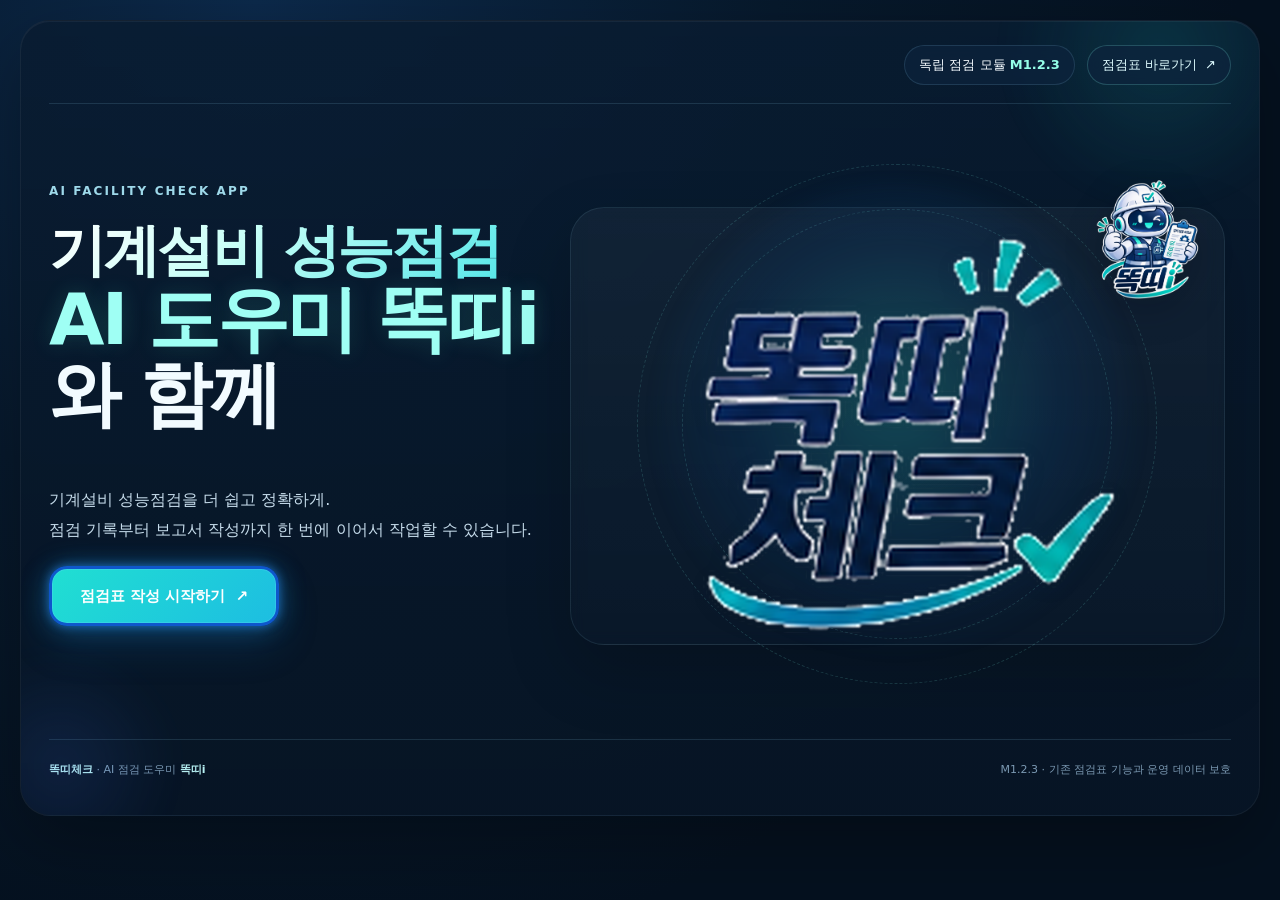
==== ai-test/index.html @ de3065eb "Add files via upload" ====
<!doctype html>
<html lang="ko">
<head>
  <meta charset="utf-8">
  <meta name="viewport" content="width=device-width,initial-scale=1,viewport-fit=cover">
  <meta name="theme-color" content="#061528">
  <meta name="description" content="똑띠체크와 함께하는 AI 기반 기계설비 성능점검 및 보고서 작성 독립 모듈">
  <meta name="robots" content="noindex,nofollow">
  <title>똑띠체크 | 기계설비 성능점검 플랫폼 M1.2.3</title>
  <link rel="icon" type="image/png" href="./assets/ttoktti-check-wordmark-locked.png">
  <link rel="stylesheet" href="./assets/home.css?v=M1.2.3">
</head>
<body>
  <div class="page">
    <div class="shell">
      <header class="topbar">
        <a class="brand" href="./" aria-label="똑띠체크 홈">
          <img class="official-wordmark" src="./assets/ttoktti-check-wordmark-locked.png" alt="똑띠체크 공식 문자상표" width="158" height="144">
        </a>
        <div class="top-right">
          <span class="version">독립 점검 모듈 <strong>M1.2.3</strong></span>
          <a class="nav-link" href="./checklist.html">점검표 바로가기 &nbsp;↗</a>
        </div>
      </header>

      <main>
        <section class="hero" aria-label="똑띠체크 메인 소개">
          <div class="hero-copy">
            <p class="eyebrow">AI FACILITY CHECK APP</p>
            <h1><span class="headline-brand">기계설비 성능점검</span><br><span class="headline-ai">AI 도우미 똑띠i</span><span class="headline-tail">와 <span class="mobile-break">함께</span></span></h1>
          </div>

          <div class="hero-art" aria-label="똑띠체크와 똑띠i 메인 비주얼">
            <div class="mascot-glow" aria-hidden="true"></div>
            <div class="brand-backdrop" aria-hidden="true">
              <img class="backdrop-wordmark" src="./assets/ttoktti-check-wordmark-locked.png" alt="" width="158" height="144">
            </div>
            <div class="orbit orbit-a" aria-hidden="true"></div>
            <div class="orbit orbit-b" aria-hidden="true"></div>
            <div class="mascot-stage">
              <div class="mascot-motion">
                <img class="mascot" src="./assets/ttoktti-i-official-locked.png" alt="안전모를 쓰고 점검표를 들고 엄지척하는 AI 도우미 똑띠i" width="1254" height="1254" fetchpriority="high">

              </div>
              <span class="mascot-sparkle sparkle-a" aria-hidden="true">✦</span>
              <span class="mascot-sparkle sparkle-b" aria-hidden="true">✧</span>
              <span class="mascot-sparkle sparkle-c" aria-hidden="true">✦</span>
            </div>
          </div>

          <div class="hero-actions">
            <p class="hero-sub">기계설비 성능점검을 더 쉽고 정확하게.<br>점검 기록부터 보고서 작성까지 한 번에 이어서 작업할 수 있습니다.</p>
            <div class="cta-row">
              <a class="hero-cta" id="startChecklist" href="./checklist.html">점검표 작성 시작하기 <span aria-hidden="true">↗</span></a>
            </div>
          </div>
        </section>

      </main>

      <footer class="footer">
        <span><strong>똑띠체크</strong> · AI 점검 도우미 <strong>똑띠i</strong></span>
        <span>M1.2.3 · 기존 점검표 기능과 운영 데이터 보호</span>
      </footer>
    </div>
  </div>
  <script src="./assets/home-cta-cue.js?v=M1.2.3" defer></script>
</body>
</html>
---- ai-test/assets/home.css ----
:root{
  color-scheme:dark;
  --ink:#f5fbff;
  --muted:#b7ccdc;
  --line:rgba(147,218,243,.14);
  --mint:#1dded0;
  --cyan:#64def0;
  --shadow:0 28px 70px rgba(0,0,0,.28);
}
*{box-sizing:border-box}
html,body{margin:0;padding:0;background:radial-gradient(circle at 20% 0%,#0c294a 0,#07192c 38%,#05111f 72%);color:var(--ink);font-family:"Pretendard","Apple SD Gothic Neo","Noto Sans KR",system-ui,-apple-system,sans-serif}
body{min-height:100vh}
a{text-decoration:none;color:inherit}
.page{min-height:100vh;padding:20px}
.shell{max-width:1360px;margin:0 auto;padding:0 28px 38px;border:1px solid rgba(255,255,255,.05);border-radius:30px;background:linear-gradient(180deg,rgba(9,28,49,.86),rgba(7,21,37,.96));box-shadow:var(--shadow),inset 0 1px 0 rgba(255,255,255,.05);position:relative;overflow:hidden}
.shell::before,.shell::after{content:"";position:absolute;border-radius:50%;filter:blur(18px);pointer-events:none;opacity:.7}
.shell::before{width:320px;height:320px;background:radial-gradient(circle,rgba(27,226,211,.18),transparent 70%);top:-130px;right:-60px}
.shell::after{width:240px;height:240px;background:radial-gradient(circle,rgba(70,121,255,.18),transparent 68%);left:-80px;bottom:-70px}
.topbar{display:flex;align-items:center;justify-content:space-between;gap:18px;padding:24px 0 18px;border-bottom:1px solid var(--line);position:relative;z-index:2}
.brand{display:flex;align-items:center;gap:14px;min-width:0}
.brand-icon{width:54px;height:54px;border-radius:16px;background:linear-gradient(145deg,#f2feff,#7ef0e5);padding:1px;display:grid;place-items:center;overflow:hidden;box-shadow:0 8px 26px rgba(22,208,209,.28)}
.brand-icon img{width:100%;height:100%;object-fit:contain;filter:drop-shadow(0 2px 3px rgba(0,24,49,.18))}
.brand-word{display:block;font-size:32px;font-weight:950;letter-spacing:-1.6px;line-height:1.05}.brand-word::after{content:"™";font-size:.42em;vertical-align:top;margin-left:4px;color:#8ef5dd}.brand-desc{display:block;margin-top:5px;font-size:11px;letter-spacing:1.9px;color:#7fb4cc;font-weight:700}
.top-right{display:flex;align-items:center;gap:12px;flex-wrap:wrap;justify-content:flex-end}.version,.nav-link{padding:10px 14px;border-radius:999px;border:1px solid var(--line);font-size:13px;background:rgba(12,35,60,.75);backdrop-filter:blur(8px)}.version strong{color:#96ffe8}.nav-link{color:#dffcff;border-color:rgba(124,234,224,.22);transition:.2s}.nav-link:hover{transform:translateY(-1px);border-color:#92f5e9;background:rgba(17,55,92,.92)}
main{position:relative;z-index:1}
.hero{display:grid;grid-template-columns:.9fr 1.1fr;gap:24px;padding:42px 0 12px;align-items:center;min-height:610px}
.hero-copy{display:flex;flex-direction:column;align-items:flex-start;max-width:560px}.eyebrow{margin:0 0 10px;color:#82c8df;font-size:12px;font-weight:850;letter-spacing:2.1px}
h1{margin:0 0 14px;font-size:clamp(48px,5.6vw,78px);line-height:1.04;letter-spacing:-2.8px}.headline-brand{display:inline-block;background:linear-gradient(135deg,#ffffff 0%,#c7fff7 42%,#58e7e9 100%);-webkit-background-clip:text;background-clip:text;color:transparent}.headline-ai{color:#9ffff4;text-shadow:0 0 22px rgba(78,245,220,.16)}
.hero-sub{margin:0 0 24px;color:#c6dceb;line-height:1.85;font-size:16px;word-break:keep-all}.cta-row{display:flex;flex-wrap:wrap;gap:12px}.hero-cta{display:inline-flex;align-items:center;justify-content:center;gap:10px;min-height:52px;padding:0 24px;border-radius:16px;background:linear-gradient(135deg,#1fe0cf,#0d61b9);color:#fff;font-weight:900;font-size:15px;box-shadow:0 18px 40px rgba(16,113,186,.27);transition:transform .2s,box-shadow .2s}.hero-cta:hover{transform:translateY(-2px);box-shadow:0 24px 44px rgba(16,113,186,.35)}
.hero-art{position:relative;min-height:560px;display:flex;align-items:center;justify-content:center;isolation:isolate;overflow:visible}.hero-art::before{content:"";position:absolute;inset:24px 6px 14px;background:linear-gradient(180deg,rgba(255,255,255,.05),rgba(255,255,255,.012));border:1px solid rgba(255,255,255,.05);border-radius:34px;backdrop-filter:blur(7px);box-shadow:0 28px 66px rgba(0,0,0,.18);z-index:-3}
.mascot-glow{position:absolute;width:480px;height:480px;border-radius:50%;background:radial-gradient(circle at 50% 45%,rgba(45,220,211,.24),rgba(12,74,133,.18) 46%,transparent 72%);filter:blur(8px);animation:tt-glow 5.8s ease-in-out infinite}
.brand-backdrop{position:absolute;left:50%;top:52%;transform:translate(-50%,-50%);display:flex;flex-direction:column;align-items:center;gap:10px;z-index:-1;pointer-events:none;user-select:none}.backdrop-main{font-size:clamp(92px,12vw,164px);font-weight:1000;letter-spacing:-5px;line-height:.88;color:rgba(212,245,255,.13);white-space:nowrap;text-shadow:0 0 40px rgba(68,234,226,.07)}.backdrop-sub{font-size:clamp(18px,2vw,30px);font-weight:900;letter-spacing:10px;color:rgba(125,223,241,.16);white-space:nowrap}
.orbit{position:absolute;border-radius:50%;border:1px dashed rgba(126,241,228,.16);z-index:-2;pointer-events:none}.orbit-a{width:430px;height:430px;animation:tt-orbit 18s linear infinite}.orbit-b{width:520px;height:520px;animation:tt-orbit 24s linear infinite reverse}
.mascot-stage{position:relative;display:grid;place-items:center;width:min(100%,560px);max-width:560px;aspect-ratio:1;isolation:isolate;z-index:1}.mascot-motion{width:100%;height:100%;display:grid;place-items:center;position:relative;transform-origin:50% 70%;animation:tt-hover 4.8s ease-in-out infinite;will-change:transform}.mascot{width:100%;height:100%;object-fit:contain;filter:drop-shadow(0 28px 28px rgba(0,5,19,.38));transform-origin:50% 75%}.mascot-stage:hover .mascot,.mascot-stage:focus-within .mascot{animation:tt-greet 1.1s ease-in-out 1}.mascot-stage:hover .mascot-motion,.mascot-stage:focus-within .mascot-motion{animation-play-state:paused}
.helmet-check{position:absolute;left:50%;top:12.2%;width:40px;height:40px;transform:translateX(-2px);border-radius:12px;border:3px solid rgba(81,243,221,.95);box-shadow:0 0 0 0 rgba(93,243,221,.45);animation:tt-pulse 2.8s ease-in-out infinite}.helmet-check::before{content:"";position:absolute;left:10px;top:11px;width:16px;height:9px;border-left:4px solid #59f8df;border-bottom:4px solid #59f8df;transform:rotate(-45deg)}
.report-scan{position:absolute;right:8.6%;width:100px;height:5px;border-radius:999px;background:linear-gradient(90deg,rgba(79,247,223,0),rgba(79,247,223,.95),rgba(79,247,223,0));filter:drop-shadow(0 0 6px rgba(79,247,223,.35));opacity:.75;animation:tt-scan 2.7s linear infinite}.report-scan-1{top:41.5%}.report-scan-2{top:45.5%;animation-delay:-.9s}.report-scan-3{top:49.5%;animation-delay:-1.8s}
.mascot-sparkle{position:absolute;z-index:2;font-weight:900;color:#6effdd;text-shadow:0 0 12px rgba(66,248,220,.7);pointer-events:none;animation:tt-sparkle 3.6s ease-in-out infinite}.sparkle-a{font-size:35px;top:14%;right:11%;animation-delay:-.2s}.sparkle-b{font-size:23px;top:35%;left:9%;animation-delay:-1.4s}.sparkle-c{font-size:27px;bottom:23%;right:3%;animation-delay:-2.2s}
.quick-start{padding:10px 0 0}.quick-card{display:grid;grid-template-columns:minmax(0,1fr) auto;align-items:center;gap:16px;padding:24px 28px;border-radius:24px;border:1px solid rgba(103,222,226,.32);background:linear-gradient(112deg,rgba(15,65,98,.92),rgba(9,42,68,.94) 54%,rgba(8,32,54,.96));box-shadow:0 18px 48px rgba(0,0,0,.15),inset 0 1px 0 rgba(235,255,255,.05)}.quick-label{display:block;margin-bottom:7px;font-size:11px;letter-spacing:1.7px;color:#8af0df;font-weight:900}.quick-text h2{margin:0 0 6px;font-size:28px;letter-spacing:-.9px}.quick-text p{margin:0;color:#c9e5ef;font-size:13px;line-height:1.75}.quick-action{display:inline-flex;align-items:center;justify-content:center;min-width:120px;padding:13px 18px;border-radius:12px;background:#ecffff;color:#105077;font-size:14px;font-weight:900}
.footer{display:flex;justify-content:space-between;align-items:center;gap:15px;padding-top:22px;margin-top:25px;border-top:1px solid var(--line);font-size:11px;color:#7c9ab3}.footer strong{color:#b5eff1}.footer span{max-width:730px}
@keyframes tt-hover{0%,100%{transform:translateY(3px) rotate(-1deg)}50%{transform:translateY(-11px) rotate(1deg)}}@keyframes tt-greet{0%,100%{transform:rotate(0deg) scale(1)}22%{transform:rotate(-4deg) scale(1.035)}48%{transform:rotate(4deg) scale(1.045)}72%{transform:rotate(-2deg) scale(1.025)}}@keyframes tt-glow{0%,100%{opacity:.72;transform:scale(.96)}50%{opacity:1;transform:scale(1.06)}}@keyframes tt-orbit{from{transform:rotate(0deg)}to{transform:rotate(360deg)}}@keyframes tt-sparkle{0%,100%{opacity:.18;transform:scale(.65) rotate(-14deg)}45%{opacity:1;transform:scale(1.25) rotate(20deg)}65%{opacity:.6;transform:scale(.9) rotate(5deg)}}@keyframes tt-pulse{0%,100%{box-shadow:0 0 0 0 rgba(93,243,221,.12);transform:translateX(-2px) scale(1)}50%{box-shadow:0 0 0 12px rgba(93,243,221,0);transform:translateX(-2px) scale(1.07)}}@keyframes tt-scan{0%{transform:translateY(-6px) translateX(0);opacity:.1}20%{opacity:.9}100%{transform:translateY(66px) translateX(6px);opacity:.05}}
@media(max-width:1100px){.hero{grid-template-columns:1fr;min-height:0}.hero-art{order:-1;min-height:540px}.quick-card{grid-template-columns:1fr}.quick-action{justify-self:start}.backdrop-main{font-size:118px}.backdrop-sub{letter-spacing:8px}}
@media(max-width:900px){.shell{padding:0 22px 35px}.brand-word{font-size:28px}.hero{gap:14px}.hero-art{min-height:470px}.mascot-stage{width:min(100%,440px)}.mascot-glow{width:380px;height:380px}.orbit-a{width:340px;height:340px}.orbit-b{width:430px;height:430px}.report-scan{right:8.8%;width:87px}.backdrop-main{font-size:100px}}
@media(max-width:670px){.page{padding:10px}.shell{padding:0 16px 24px;border-radius:24px}.topbar{padding:18px 0 14px;gap:8px;flex-direction:column;align-items:flex-start}.top-right{width:100%;justify-content:flex-start}.brand-icon{width:46px;height:46px;border-radius:13px}.brand-word{font-size:24px}.brand-desc{font-size:9px;letter-spacing:1.5px}.nav-link{display:none}.hero{padding-top:24px}.eyebrow{font-size:10px}.hero-sub{font-size:13px;margin-bottom:16px}.cta-row{width:100%;gap:8px}.hero-cta{flex:1;min-height:46px;padding:0 14px;font-size:13px}.hero-art{min-height:410px}.hero-art::before{inset:20px 6px 14px;border-radius:26px}.mascot-stage{width:min(100%,360px)}.mascot-glow{width:300px;height:300px}.orbit-a{width:260px;height:260px}.orbit-b{width:332px;height:332px}.report-scan{right:10%;width:70px}.quick-card{padding:20px 16px;border-radius:18px}.quick-text h2{font-size:22px}.quick-text p{font-size:12px}.quick-action{width:100%}.footer{align-items:flex-start;flex-direction:column;gap:7px}.backdrop-main{font-size:64px;letter-spacing:-2px}.backdrop-sub{font-size:14px;letter-spacing:4px}}
@media(prefers-reduced-motion:reduce){*,*:before,*:after{scroll-behavior:auto!important;animation:none!important;transition:none!important}}

/* M1.1.2: official imagery is displayed without any edits or facial overlays. */
.topbar .official-wordmark{width:116px;height:88px;object-fit:contain;background:white;border-radius:14px;padding:4px;box-shadow:0 8px 24px rgba(0,0,0,.25)}
.hero-copy .headline-brand{font-size:.8em;white-space:nowrap}
.hero-art .brand-backdrop{z-index:0;left:49%;top:49%;opacity:.26;filter:drop-shadow(0 0 30px rgba(101,242,235,.24))}
.backdrop-wordmark{width:clamp(320px,38vw,620px);height:auto;object-fit:contain;mix-blend-mode:screen}
.hero-art .mascot-stage{z-index:2}
.hero-art .mascot-motion{animation:tt-hover 5.5s ease-in-out infinite}
.hero-art .mascot{animation:none!important}
.hero-art .mascot-stage:hover .mascot{animation:none!important}
.cta-row{position:relative;min-height:76px;align-items:start}
.hero-cta{position:relative;z-index:2}
.start-cue{position:absolute;left:min(100%,310px);top:-60px;display:flex;align-items:center;gap:7px;opacity:0;transform:translateY(10px) scale(.86);pointer-events:none;z-index:3;transition:opacity .4s ease,transform .4s ease}
.start-cue.is-visible{opacity:1;transform:translateY(0) scale(1)}
.start-cue img{display:block;width:80px;height:80px;object-fit:contain}
.start-cue .cue-finger{position:absolute;left:25px;bottom:-8px;font-size:31px;transform:rotate(-30deg);filter:drop-shadow(0 2px 2px #062035);animation:tt-point 1.1s ease-in-out infinite}
.cue-message{border-radius:14px;background:#e9ffff;color:#07425d;box-shadow:0 12px 24px rgba(0,0,0,.18);font-weight:900;font-size:12px;padding:9px 10px;white-space:nowrap}
@keyframes tt-point{50%{transform:translate(-3px,5px) rotate(-30deg)}}
@media(max-width:1100px){.hero-art .backdrop-wordmark{width:540px}}
@media(max-width:670px){.topbar .official-wordmark{width:88px;height:70px}.hero-art .backdrop-wordmark{width:340px}.hero-copy .headline-brand{font-size:.75em;white-space:normal}.start-cue{left:auto;right:0;top:-80px}.start-cue img{width:64px;height:64px}.cue-message{font-size:10px;padding:7px}.cta-row{min-height:70px}}
@media(prefers-reduced-motion:reduce){.start-cue,.start-cue.is-visible{transition:none!important;transform:none!important}.cue-finger{animation:none!important}}


/* M1.1.5 overrides: transparent wordmark, mobile version pin, reduced overlap */
.topbar .official-wordmark{width:124px;height:92px;object-fit:contain;background:transparent !important;border-radius:0;padding:0;box-shadow:none}
.topbar .brand{position:relative;z-index:2}
.hero-art{justify-content:flex-end}
.hero-art .brand-backdrop{z-index:0;left:40%;top:46%;opacity:.46;filter:drop-shadow(0 0 26px rgba(101,242,235,.22))}
.backdrop-wordmark{width:clamp(360px,44vw,720px);height:auto;object-fit:contain;mix-blend-mode:screen}
.hero-art .mascot-stage{z-index:2;width:min(100%,470px);max-width:470px;margin-left:auto;margin-right:18px}
.hero-art .mascot-motion{animation:tt-hover 5.5s ease-in-out infinite}
.hero-art .mascot{width:94%;height:94%}
@media(max-width:900px){.hero-art .brand-backdrop{left:41%;top:42%;opacity:.5}.hero-art .mascot-stage{width:min(100%,380px);margin-right:8px}.backdrop-wordmark{width:clamp(310px,56vw,520px)}}
@media(max-width:670px){.topbar{display:block;min-height:86px;padding:16px 0 14px}.topbar .brand{display:block}.topbar .official-wordmark{width:92px;height:72px}.top-right{position:absolute;top:14px;right:0;width:auto;justify-content:flex-end;z-index:3}.version{font-size:12px;padding:8px 12px}.hero{padding-top:18px}.hero-copy{max-width:none}.hero-art{min-height:420px;justify-content:center}.hero-art::before{inset:16px 4px 12px}.hero-art .brand-backdrop{left:44%;top:32%;opacity:.56}.backdrop-wordmark{width:250px}.hero-art .mascot-stage{width:min(100%,286px);margin:78px auto 0}.hero-art .mascot{width:100%;height:100%}.footer{margin-top:18px}}


/* M1.1.6 overrides: crisp wordmark and mascot 50% smaller at top-right */
.topbar .official-wordmark{width:132px;height:auto;object-fit:contain;image-rendering:auto;filter:drop-shadow(0 6px 16px rgba(0,0,0,.12))}
.hero-art{min-height:560px;justify-content:center;align-items:center}
.hero-art .brand-backdrop{position:relative;left:auto;top:auto;transform:none;z-index:1;opacity:1;filter:none;display:block;width:min(100%,660px);padding:30px 24px 22px}
.backdrop-wordmark{display:block;width:min(100%,520px);height:auto;object-fit:contain;mix-blend-mode:normal;opacity:1;filter:drop-shadow(0 10px 22px rgba(0,0,0,.10))}
.hero-art .mascot-stage{position:absolute;right:52px;top:34px;z-index:2;width:235px;max-width:235px;aspect-ratio:auto;display:block;margin:0}
.hero-art .mascot-motion{animation:tt-hover 5.5s ease-in-out infinite}
.hero-art .mascot{width:100%;height:auto;display:block;filter:drop-shadow(0 18px 20px rgba(0,5,19,.28))}
.hero-art .mascot-sparkle{display:none}
@media(max-width:1100px){.hero-art .brand-backdrop{width:min(100%,560px);padding:28px 18px 20px}.backdrop-wordmark{width:min(100%,440px)}.hero-art .mascot-stage{right:28px;top:22px;width:210px;max-width:210px}}
@media(max-width:900px){.hero-art{min-height:430px}.hero-art .brand-backdrop{width:min(100%,460px);padding:22px 14px 18px}.backdrop-wordmark{width:min(100%,360px)}.hero-art .mascot-stage{right:18px;top:22px;width:176px;max-width:176px}}
@media(max-width:670px){.topbar .official-wordmark{width:102px}.top-right{top:12px;right:0}.hero-art{min-height:320px}.hero-art::before{inset:14px 4px 10px}.hero-art .brand-backdrop{width:min(100%,320px);padding:8px 6px 8px}.backdrop-wordmark{width:240px}.hero-art .mascot-stage{right:10px;top:6px;width:120px;max-width:120px}.cta-row{min-height:74px}}


/* M1.1.7 overrides: cleaner mobile brand composition and stronger CTA */
.topbar .brand{display:none !important}
.topbar{justify-content:flex-end}
.hero-copy{order:1}
.hero-art{order:2}
.headline-tail{color:#f2fbff}
.mobile-break{display:inline}
.hero-copy .eyebrow{margin-bottom:12px;color:#9ed9ea}
.hero-copy h1{max-width:11ch}
.hero-art{min-height:360px;justify-content:center;align-items:center}
.hero-art::before{background:linear-gradient(180deg,rgba(255,255,255,.045),rgba(255,255,255,.01));border-color:rgba(148,219,240,.10)}
.hero-art .brand-backdrop{width:min(100%,620px);padding:12px 10px 8px;display:flex;justify-content:center;align-items:center}
.backdrop-wordmark{width:min(100%,510px);image-rendering:auto;mix-blend-mode:normal;filter:drop-shadow(0 8px 18px rgba(4,19,40,.16))}
.hero-art .mascot-stage{right:44px;top:24px;width:148px;max-width:148px}
.hero-art .mascot{filter:drop-shadow(0 12px 18px rgba(0,5,19,.24))}
.hero-cta{border:3px solid #0a4fb8;box-shadow:0 0 0 0 rgba(10,79,184,.55),0 18px 40px rgba(16,113,186,.27);animation:ctaPulse 1.9s ease-in-out infinite;background:linear-gradient(135deg,#22ded1,#1b9ff3)}
.hero-cta:hover{transform:translateY(-2px) scale(1.01);box-shadow:0 0 0 10px rgba(10,79,184,0),0 24px 44px rgba(16,113,186,.35)}
@keyframes ctaPulse{0%,100%{box-shadow:0 0 0 0 rgba(10,79,184,.55),0 18px 40px rgba(16,113,186,.27)}50%{box-shadow:0 0 0 9px rgba(10,79,184,0),0 18px 40px rgba(16,113,186,.31)}}
@media(max-width:1100px){.hero-copy{order:1}.hero-art{order:2;min-height:400px}.hero-art .brand-backdrop{width:min(100%,540px)}.backdrop-wordmark{width:min(100%,430px)}.hero-art .mascot-stage{right:22px;top:12px;width:136px;max-width:136px}}
@media(max-width:670px){.topbar{min-height:64px;padding:12px 0 10px;display:flex;justify-content:flex-end}.top-right{position:static;width:auto;justify-content:flex-end}.version{font-size:12px;padding:8px 12px;border-color:rgba(124,234,224,.20)}.hero{padding-top:10px}.hero-copy{order:1;max-width:none}.hero-art{order:2;min-height:306px;margin-top:4px}.hero-copy .eyebrow{order:1;font-size:11px;letter-spacing:3px;margin-bottom:10px}.hero-copy h1{order:2;font-size:clamp(32px,9.6vw,52px);line-height:1.08;letter-spacing:-1.7px;margin-bottom:12px;max-width:none}.mobile-break{display:block}.hero-sub{margin-bottom:16px}.hero-art::before{inset:16px 4px 12px;border-radius:26px}.hero-art .brand-backdrop{width:min(100%,320px);padding:14px 6px 8px}.backdrop-wordmark{width:258px}.hero-art .mascot-stage{right:16px;top:14px;width:112px;max-width:112px}.cta-row{min-height:78px}.hero-cta{width:100%;justify-content:center;padding:0 18px;border-width:3px}}


/* M1.1.8 overrides: move action block below wordmark, neon CTA, smoother brand, no mascot overlap */
.hero{grid-template-columns:.82fr 1.18fr;grid-template-areas:"copy art" "actions art";align-items:center;column-gap:26px;row-gap:8px}
.hero-copy{grid-area:copy;max-width:560px}.hero-art{grid-area:art}.hero-actions{grid-area:actions;max-width:560px;align-self:start}
.hero-copy .eyebrow{margin-bottom:10px}.hero-copy h1{margin-bottom:8px}.hero-actions .hero-sub{margin:0 0 22px;color:#c6dceb;line-height:1.85;font-size:16px;word-break:keep-all}
.hero-art{min-height:380px;justify-content:center;align-items:center}.hero-art::before{inset:18px 6px 14px;background:linear-gradient(180deg,rgba(255,255,255,.04),rgba(255,255,255,.012));border-color:rgba(153,220,245,.10)}
.hero-art .brand-backdrop{position:relative;left:auto;top:auto;transform:none;display:flex;justify-content:center;align-items:center;width:min(100%,640px);padding:28px 16px 20px;z-index:1;opacity:1;filter:none}
.backdrop-wordmark{width:min(100%,500px);height:auto;display:block;object-fit:contain;mix-blend-mode:normal;opacity:1;image-rendering:auto;filter:drop-shadow(0 8px 18px rgba(4,19,40,.15))}
.hero-art .mascot-stage{position:absolute;right:18px;top:-12px;width:126px;max-width:126px;z-index:2;display:block;margin:0;aspect-ratio:auto}.hero-art .mascot-motion{animation:tt-hover 5.5s ease-in-out infinite}.hero-art .mascot{width:100%;height:auto;display:block;filter:drop-shadow(0 12px 18px rgba(0,5,19,.22))}.hero-art .mascot-sparkle{display:none}
.cta-row{position:relative;display:flex;align-items:center;gap:12px;min-height:88px;flex-wrap:wrap}.hero-cta{position:relative;display:inline-flex;align-items:center;justify-content:center;gap:10px;min-height:60px;padding:0 28px;border-radius:18px;color:#fff;font-weight:900;font-size:15px;overflow:visible;border:3px solid rgba(14,82,203,.95);background:linear-gradient(135deg,#20dfd2,#1a9cf1);box-shadow:0 0 0 1px rgba(111,211,255,.25) inset,0 0 10px rgba(41,145,255,.55),0 0 26px rgba(32,176,255,.34),0 18px 40px rgba(16,113,186,.22);animation:neonPulse 1.9s ease-in-out infinite, neonBorder 4.2s linear infinite;background-size:200% 200%}.hero-cta:hover{transform:translateY(-2px)}
@keyframes neonPulse{0%,100%{box-shadow:0 0 0 1px rgba(111,211,255,.25) inset,0 0 10px rgba(41,145,255,.45),0 0 26px rgba(32,176,255,.28),0 18px 40px rgba(16,113,186,.22)}50%{box-shadow:0 0 0 1px rgba(111,211,255,.45) inset,0 0 16px rgba(41,145,255,.9),0 0 34px rgba(32,176,255,.5),0 18px 44px rgba(16,113,186,.28)}}
@keyframes neonBorder{0%{background-position:0% 50%}50%{background-position:100% 50%}100%{background-position:0% 50%}}
.start-cue{left:auto;right:-6px;top:-72px}.start-cue img{width:70px;height:70px}.cue-message{box-shadow:0 8px 22px rgba(0,0,0,.16)}
@media(max-width:1100px){.hero{grid-template-columns:1fr;grid-template-areas:"copy" "art" "actions";row-gap:12px}.hero-copy,.hero-actions{max-width:none}.hero-art{min-height:390px}.hero-art .brand-backdrop{width:min(100%,560px)}.backdrop-wordmark{width:min(100%,420px)}.hero-art .mascot-stage{right:18px;top:-8px;width:122px;max-width:122px}}
@media(max-width:670px){.hero{grid-template-columns:1fr;grid-template-areas:"copy" "art" "actions";row-gap:8px;padding-top:10px}.hero-copy{order:0}.hero-art{order:0;min-height:322px;margin-top:4px}.hero-actions{order:0}.hero-copy .eyebrow{font-size:11px;letter-spacing:3px;margin-bottom:10px}.hero-copy h1{font-size:clamp(32px,9.6vw,52px);line-height:1.08;letter-spacing:-1.7px;margin-bottom:4px}.mobile-break{display:block}.hero-art::before{inset:16px 4px 12px;border-radius:26px}.hero-art .brand-backdrop{width:min(100%,320px);padding:28px 8px 20px}.backdrop-wordmark{width:252px}.hero-art .mascot-stage{right:8px;top:-8px;width:104px;max-width:104px}.hero-actions .hero-sub{font-size:13px;line-height:1.75;margin-bottom:14px}.cta-row{min-height:96px}.hero-cta{width:100%;min-height:58px;padding:0 18px;font-size:14px;border-radius:18px}.start-cue{right:0;top:-74px}.start-cue img{width:62px;height:62px}.cue-message{font-size:10px;padding:7px 9px}}


/* M1.1.9 overrides: smoother logo rendering and single-line mobile second headline */
.hero-copy h1{max-width:none}
.headline-ai,.headline-tail{display:inline-block;white-space:nowrap}
.hero-art .brand-backdrop{padding:30px 18px 24px}
.backdrop-wordmark{width:min(100%,470px);max-width:470px;height:auto;image-rendering:auto;filter:drop-shadow(0 6px 14px rgba(4,19,40,.10));transform:translateZ(0);backface-visibility:hidden}
@media(max-width:1100px){.backdrop-wordmark{width:min(100%,410px);max-width:410px}}
@media(max-width:670px){.hero-copy h1{font-size:clamp(28px,8.2vw,46px);line-height:1.08;letter-spacing:-1.5px}.headline-ai,.headline-tail{display:inline;white-space:nowrap}.mobile-break{display:inline !important}.hero-art .brand-backdrop{width:min(100%,320px);padding:30px 10px 22px}.backdrop-wordmark{width:230px;max-width:230px;filter:drop-shadow(0 5px 12px rgba(4,19,40,.10))}.hero-art .mascot-stage{right:2px;top:-10px;width:96px;max-width:96px}}


/* M1.2.0 overrides: remove start cue and refine wordmark edge rendering */
.start-cue{display:none !important}
.hero-actions .cta-row{min-height:auto}
.hero-art .brand-backdrop{padding:34px 22px 26px}
.backdrop-wordmark{width:min(100%,450px);max-width:450px;image-rendering:auto;filter:drop-shadow(0 4px 10px rgba(4,19,40,.08));transform:translateZ(0);backface-visibility:hidden}
@media(max-width:1100px){.backdrop-wordmark{width:min(100%,390px);max-width:390px}}
@media(max-width:670px){.backdrop-wordmark{width:214px;max-width:214px}.hero-art .brand-backdrop{width:min(100%,300px);padding:26px 10px 20px}.hero-actions .cta-row{margin-top:0}}
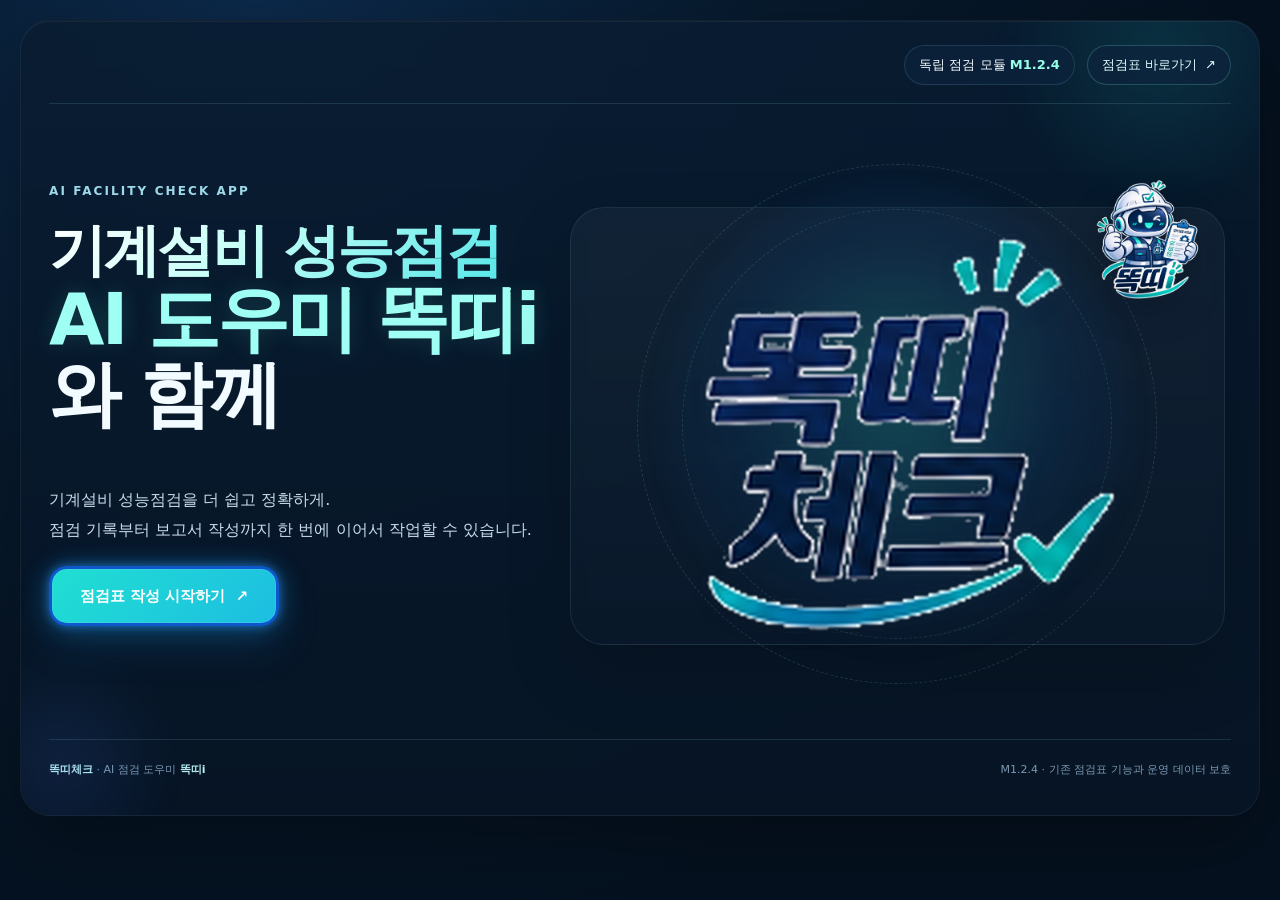
==== commit f279e748: "Add files via upload" ====
--- a/ai-test/index.html
+++ b/ai-test/index.html
@@ -6,9 +6,9 @@
   <meta name="theme-color" content="#061528">
   <meta name="description" content="똑띠체크와 함께하는 AI 기반 기계설비 성능점검 및 보고서 작성 독립 모듈">
   <meta name="robots" content="noindex,nofollow">
-  <title>똑띠체크 | 기계설비 성능점검 플랫폼 M1.2.3</title>
+  <title>똑띠체크 | 기계설비 성능점검 플랫폼 M1.2.4</title>
   <link rel="icon" type="image/png" href="./assets/ttoktti-check-wordmark-locked.png">
-  <link rel="stylesheet" href="./assets/home.css?v=M1.2.3">
+  <link rel="stylesheet" href="./assets/home.css?v=M1.2.4">
 </head>
 <body>
   <div class="page">
@@ -18,7 +18,7 @@
           <img class="official-wordmark" src="./assets/ttoktti-check-wordmark-locked.png" alt="똑띠체크 공식 문자상표" width="158" height="144">
         </a>
         <div class="top-right">
-          <span class="version">독립 점검 모듈 <strong>M1.2.3</strong></span>
+          <span class="version">독립 점검 모듈 <strong>M1.2.4</strong></span>
           <a class="nav-link" href="./checklist.html">점검표 바로가기 &nbsp;↗</a>
         </div>
       </header>
@@ -60,10 +60,10 @@
 
       <footer class="footer">
         <span><strong>똑띠체크</strong> · AI 점검 도우미 <strong>똑띠i</strong></span>
-        <span>M1.2.3 · 기존 점검표 기능과 운영 데이터 보호</span>
+        <span>M1.2.4 · 기존 점검표 기능과 운영 데이터 보호</span>
       </footer>
     </div>
   </div>
-  <script src="./assets/home-cta-cue.js?v=M1.2.3" defer></script>
+  <script src="./assets/home-cta-cue.js?v=M1.2.4" defer></script>
 </body>
 </html>
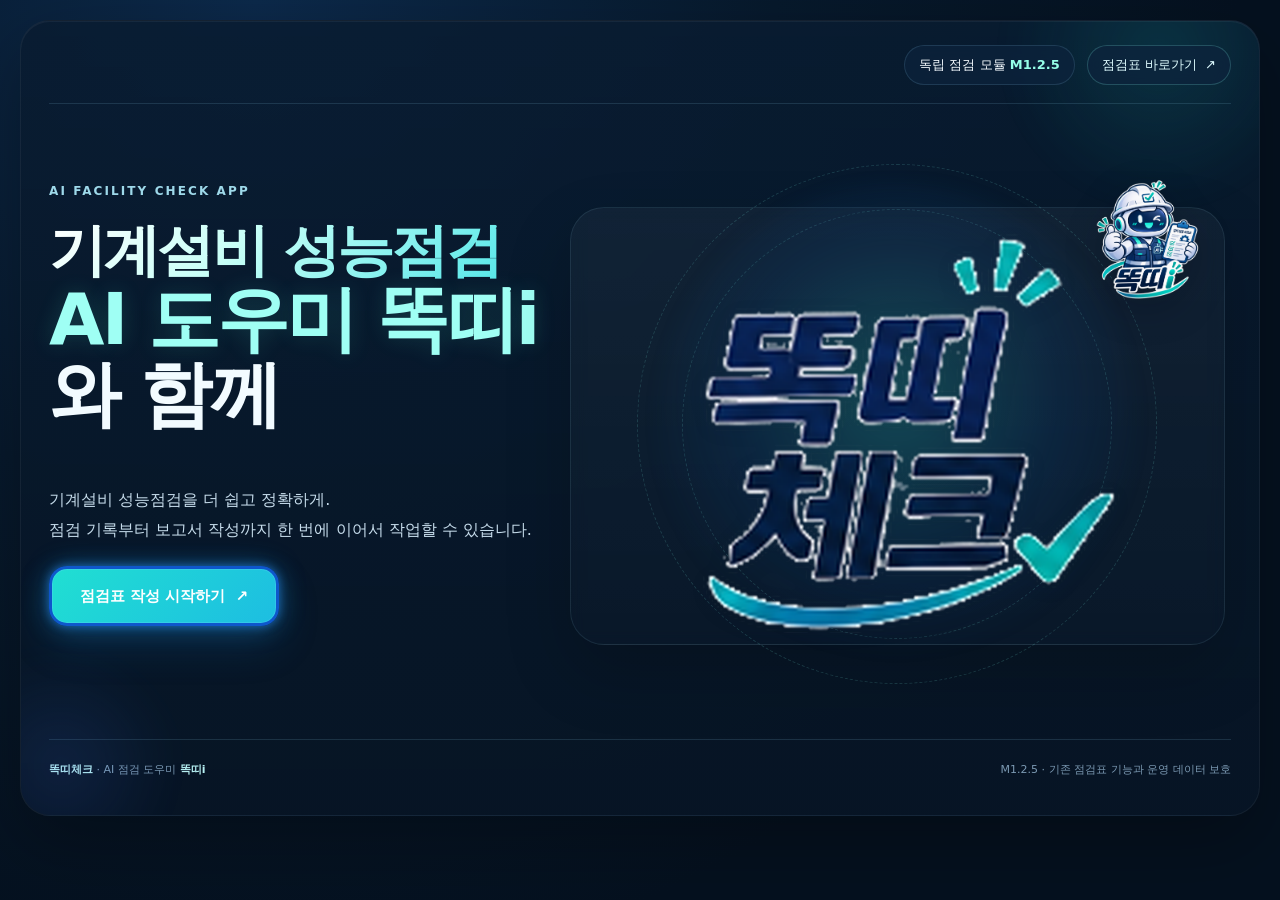
==== commit b27a70f9: "Add files via upload" ====
--- a/ai-test/index.html
+++ b/ai-test/index.html
@@ -6,9 +6,9 @@
   <meta name="theme-color" content="#061528">
   <meta name="description" content="똑띠체크와 함께하는 AI 기반 기계설비 성능점검 및 보고서 작성 독립 모듈">
   <meta name="robots" content="noindex,nofollow">
-  <title>똑띠체크 | 기계설비 성능점검 플랫폼 M1.2.4</title>
+  <title>똑띠체크 | 기계설비 성능점검 플랫폼 M1.2.5</title>
   <link rel="icon" type="image/png" href="./assets/ttoktti-check-wordmark-locked.png">
-  <link rel="stylesheet" href="./assets/home.css?v=M1.2.4">
+  <link rel="stylesheet" href="./assets/home.css?v=M1.2.5">
 </head>
 <body>
   <div class="page">
@@ -18,7 +18,7 @@
           <img class="official-wordmark" src="./assets/ttoktti-check-wordmark-locked.png" alt="똑띠체크 공식 문자상표" width="158" height="144">
         </a>
         <div class="top-right">
-          <span class="version">독립 점검 모듈 <strong>M1.2.4</strong></span>
+          <span class="version">독립 점검 모듈 <strong>M1.2.5</strong></span>
           <a class="nav-link" href="./checklist.html">점검표 바로가기 &nbsp;↗</a>
         </div>
       </header>
@@ -60,10 +60,10 @@
 
       <footer class="footer">
         <span><strong>똑띠체크</strong> · AI 점검 도우미 <strong>똑띠i</strong></span>
-        <span>M1.2.4 · 기존 점검표 기능과 운영 데이터 보호</span>
+        <span>M1.2.5 · 기존 점검표 기능과 운영 데이터 보호</span>
       </footer>
     </div>
   </div>
-  <script src="./assets/home-cta-cue.js?v=M1.2.4" defer></script>
+  <script src="./assets/home-cta-cue.js?v=M1.2.5" defer></script>
 </body>
 </html>
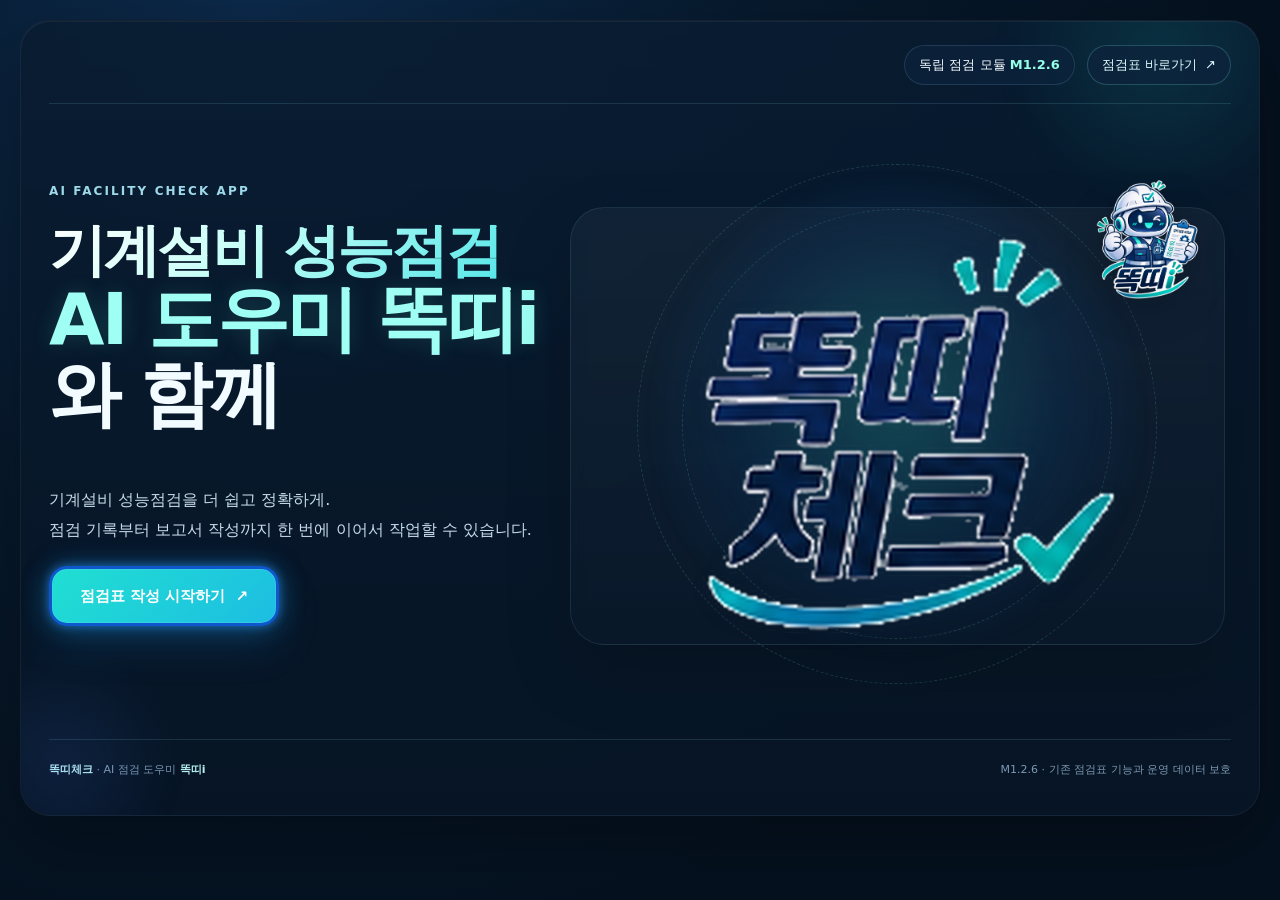
==== commit c37c22f6: "Add files via upload" ====
--- a/ai-test/index.html
+++ b/ai-test/index.html
@@ -6,9 +6,9 @@
   <meta name="theme-color" content="#061528">
   <meta name="description" content="똑띠체크와 함께하는 AI 기반 기계설비 성능점검 및 보고서 작성 독립 모듈">
   <meta name="robots" content="noindex,nofollow">
-  <title>똑띠체크 | 기계설비 성능점검 플랫폼 M1.2.5</title>
+  <title>똑띠체크 | 기계설비 성능점검 플랫폼 M1.2.6</title>
   <link rel="icon" type="image/png" href="./assets/ttoktti-check-wordmark-locked.png">
-  <link rel="stylesheet" href="./assets/home.css?v=M1.2.5">
+  <link rel="stylesheet" href="./assets/home.css?v=M1.2.6">
 </head>
 <body>
   <div class="page">
@@ -18,7 +18,7 @@
           <img class="official-wordmark" src="./assets/ttoktti-check-wordmark-locked.png" alt="똑띠체크 공식 문자상표" width="158" height="144">
         </a>
         <div class="top-right">
-          <span class="version">독립 점검 모듈 <strong>M1.2.5</strong></span>
+          <span class="version">독립 점검 모듈 <strong>M1.2.6</strong></span>
           <a class="nav-link" href="./checklist.html">점검표 바로가기 &nbsp;↗</a>
         </div>
       </header>
@@ -60,10 +60,10 @@
 
       <footer class="footer">
         <span><strong>똑띠체크</strong> · AI 점검 도우미 <strong>똑띠i</strong></span>
-        <span>M1.2.5 · 기존 점검표 기능과 운영 데이터 보호</span>
+        <span>M1.2.6 · 기존 점검표 기능과 운영 데이터 보호</span>
       </footer>
     </div>
   </div>
-  <script src="./assets/home-cta-cue.js?v=M1.2.5" defer></script>
+  <script src="./assets/home-cta-cue.js?v=M1.2.6" defer></script>
 </body>
 </html>
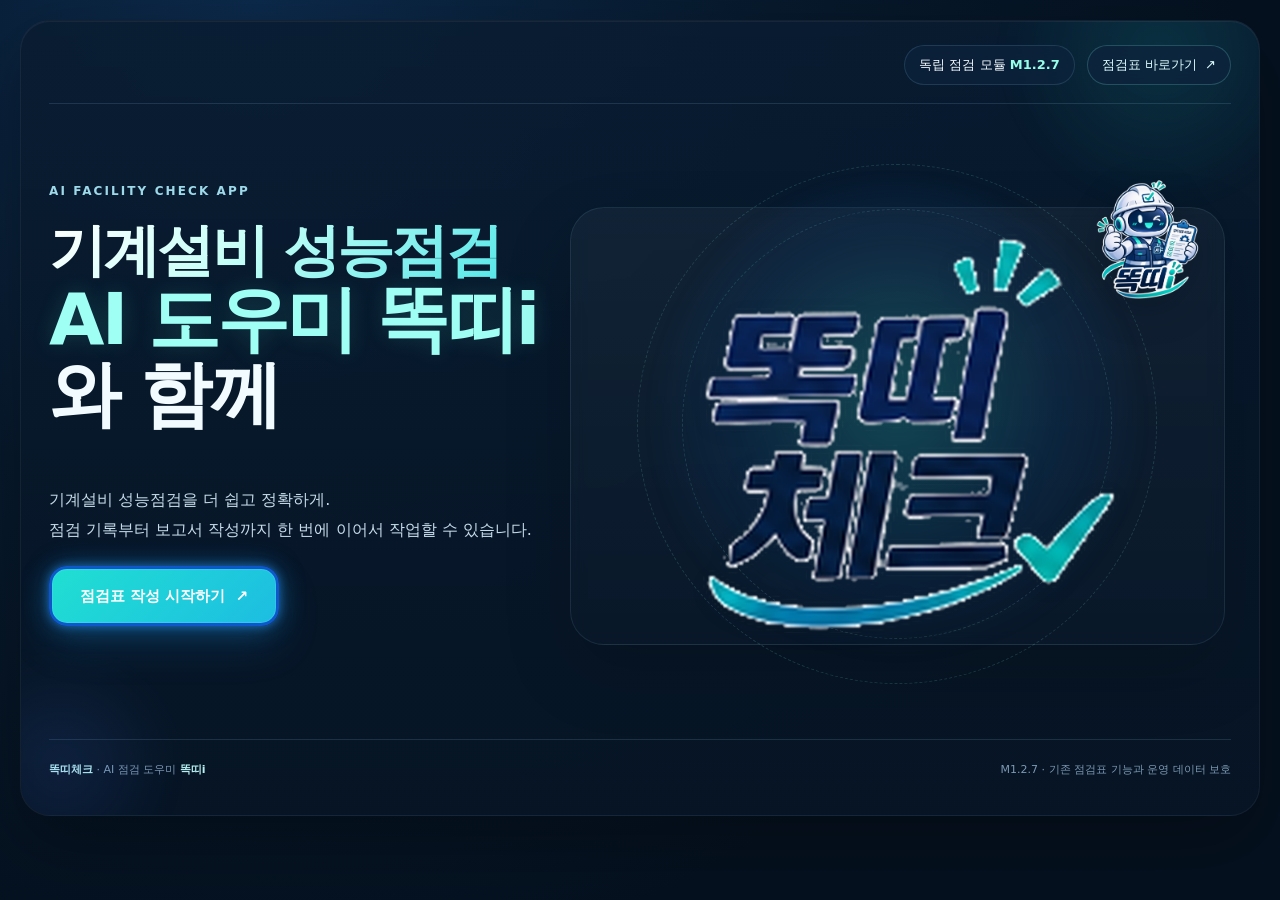
==== commit aad5f259: "Add files via upload" ====
--- a/ai-test/index.html
+++ b/ai-test/index.html
@@ -6,9 +6,9 @@
   <meta name="theme-color" content="#061528">
   <meta name="description" content="똑띠체크와 함께하는 AI 기반 기계설비 성능점검 및 보고서 작성 독립 모듈">
   <meta name="robots" content="noindex,nofollow">
-  <title>똑띠체크 | 기계설비 성능점검 플랫폼 M1.2.6</title>
+  <title>똑띠체크 | 기계설비 성능점검 플랫폼 M1.2.7</title>
   <link rel="icon" type="image/png" href="./assets/ttoktti-check-wordmark-locked.png">
-  <link rel="stylesheet" href="./assets/home.css?v=M1.2.6">
+  <link rel="stylesheet" href="./assets/home.css?v=M1.2.7">
 </head>
 <body>
   <div class="page">
@@ -18,7 +18,7 @@
           <img class="official-wordmark" src="./assets/ttoktti-check-wordmark-locked.png" alt="똑띠체크 공식 문자상표" width="158" height="144">
         </a>
         <div class="top-right">
-          <span class="version">독립 점검 모듈 <strong>M1.2.6</strong></span>
+          <span class="version">독립 점검 모듈 <strong>M1.2.7</strong></span>
           <a class="nav-link" href="./checklist.html">점검표 바로가기 &nbsp;↗</a>
         </div>
       </header>
@@ -60,10 +60,10 @@
 
       <footer class="footer">
         <span><strong>똑띠체크</strong> · AI 점검 도우미 <strong>똑띠i</strong></span>
-        <span>M1.2.6 · 기존 점검표 기능과 운영 데이터 보호</span>
+        <span>M1.2.7 · 기존 점검표 기능과 운영 데이터 보호</span>
       </footer>
     </div>
   </div>
-  <script src="./assets/home-cta-cue.js?v=M1.2.6" defer></script>
+  <script src="./assets/home-cta-cue.js?v=M1.2.7" defer></script>
 </body>
 </html>
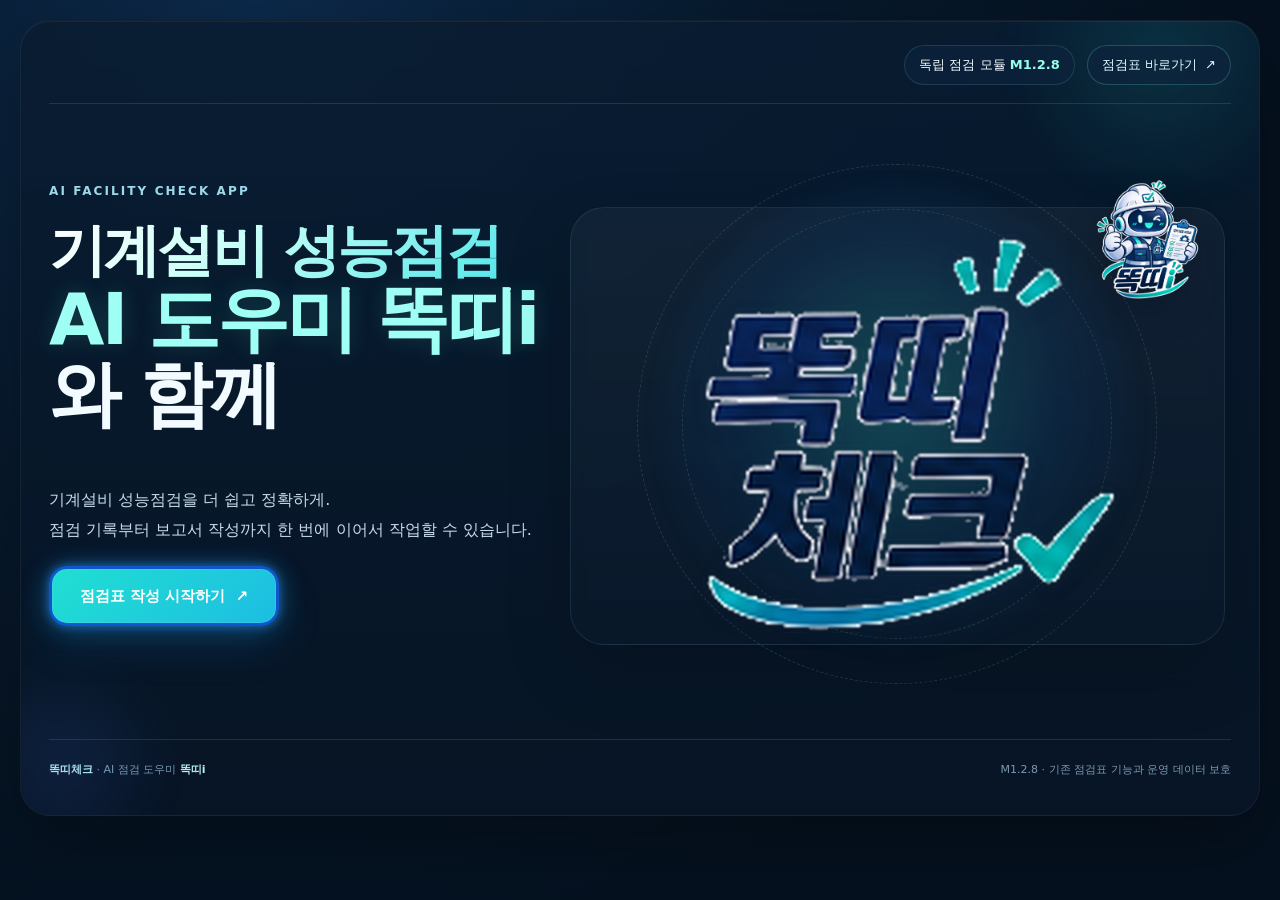
==== commit aaacf2b3: "Add files via upload" ====
--- a/ai-test/index.html
+++ b/ai-test/index.html
@@ -6,9 +6,9 @@
   <meta name="theme-color" content="#061528">
   <meta name="description" content="똑띠체크와 함께하는 AI 기반 기계설비 성능점검 및 보고서 작성 독립 모듈">
   <meta name="robots" content="noindex,nofollow">
-  <title>똑띠체크 | 기계설비 성능점검 플랫폼 M1.2.7</title>
+  <title>똑띠체크 | 기계설비 성능점검 플랫폼 M1.2.8</title>
   <link rel="icon" type="image/png" href="./assets/ttoktti-check-wordmark-locked.png">
-  <link rel="stylesheet" href="./assets/home.css?v=M1.2.7">
+  <link rel="stylesheet" href="./assets/home.css?v=M1.2.8">
 </head>
 <body>
   <div class="page">
@@ -18,7 +18,7 @@
           <img class="official-wordmark" src="./assets/ttoktti-check-wordmark-locked.png" alt="똑띠체크 공식 문자상표" width="158" height="144">
         </a>
         <div class="top-right">
-          <span class="version">독립 점검 모듈 <strong>M1.2.7</strong></span>
+          <span class="version">독립 점검 모듈 <strong>M1.2.8</strong></span>
           <a class="nav-link" href="./checklist.html">점검표 바로가기 &nbsp;↗</a>
         </div>
       </header>
@@ -60,10 +60,10 @@
 
       <footer class="footer">
         <span><strong>똑띠체크</strong> · AI 점검 도우미 <strong>똑띠i</strong></span>
-        <span>M1.2.7 · 기존 점검표 기능과 운영 데이터 보호</span>
+        <span>M1.2.8 · 기존 점검표 기능과 운영 데이터 보호</span>
       </footer>
     </div>
   </div>
-  <script src="./assets/home-cta-cue.js?v=M1.2.7" defer></script>
+  <script src="./assets/home-cta-cue.js?v=M1.2.8" defer></script>
 </body>
 </html>
